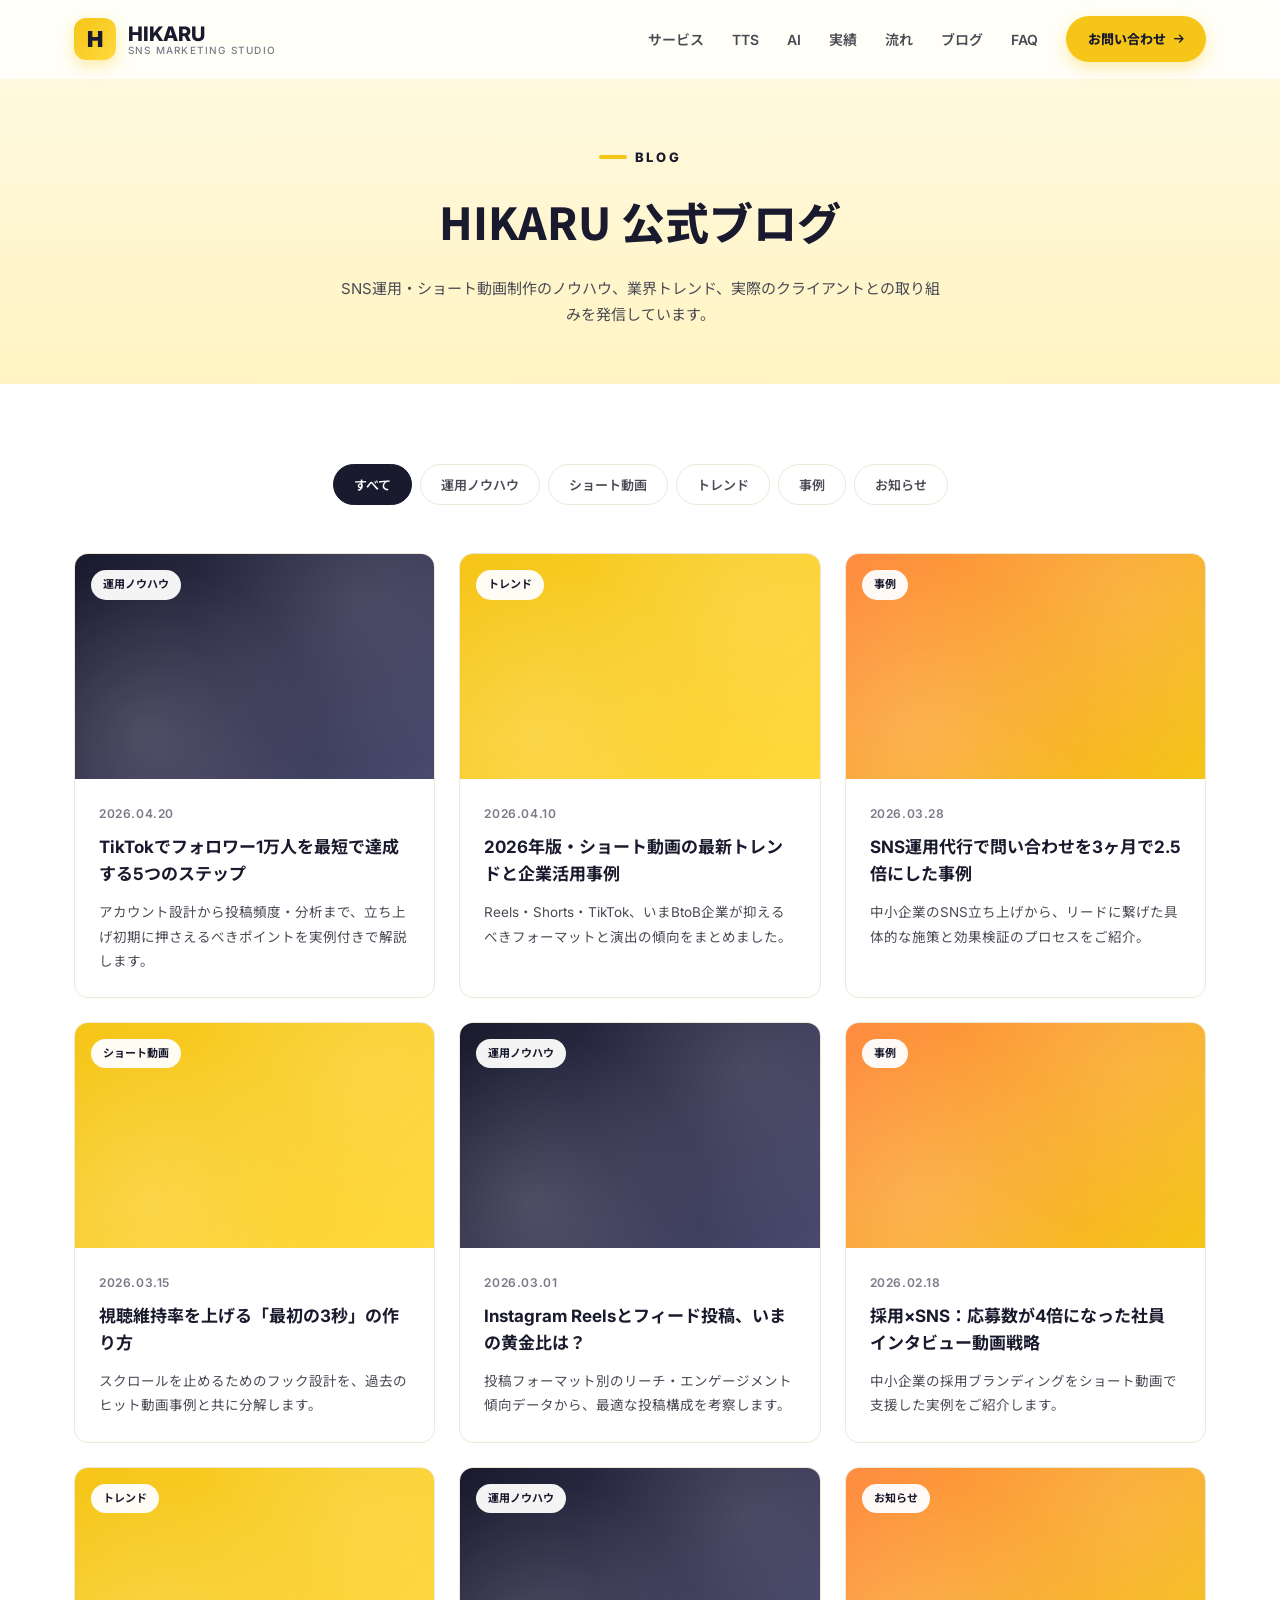
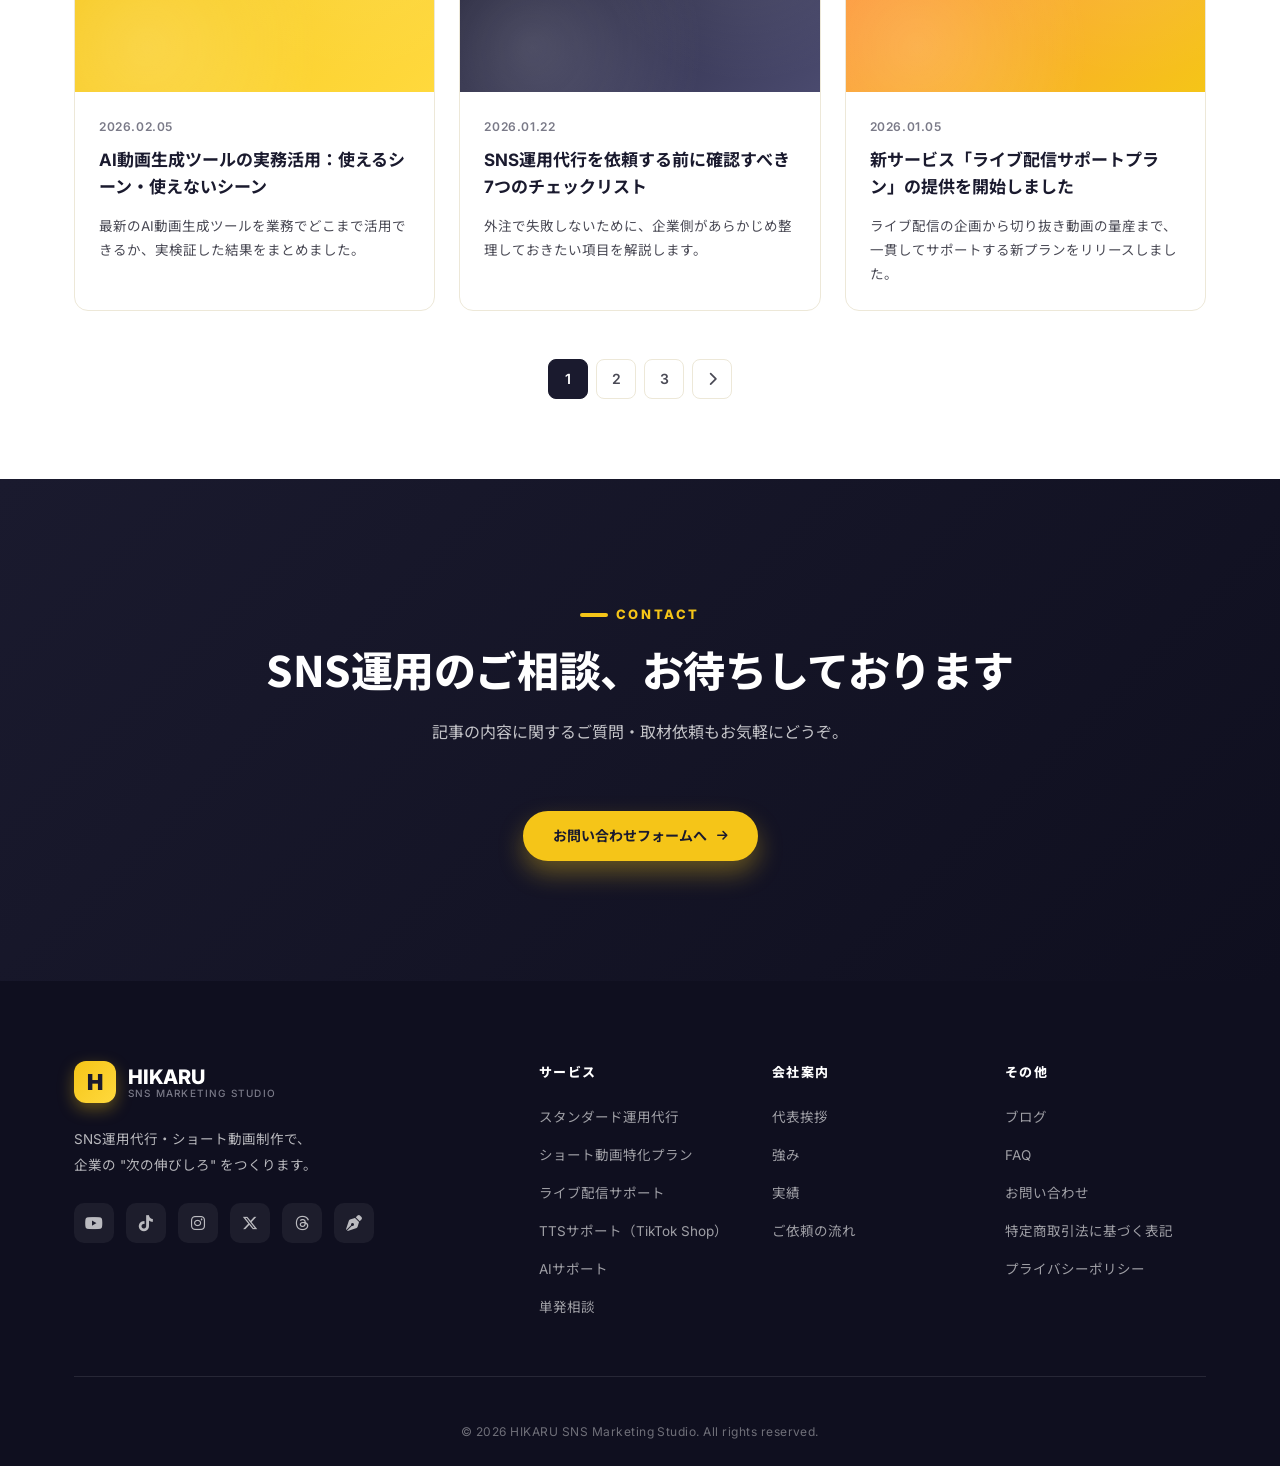
==== blog.html @ bbbddcaf "Initial commit via Netlify [skip ci]" ====
<!DOCTYPE html>
<html lang="ja">
<head>
    <meta charset="UTF-8">
    <meta name="viewport" content="width=device-width, initial-scale=1.0">
    <meta name="description" content="HIKARU公式ブログ｜SNS運用代行・ショート動画制作のノウハウ、業界トレンド、実践事例を発信しています。">
    <title>ブログ｜HIKARU SNS Marketing Studio</title>

    <link rel="preconnect" href="https://fonts.googleapis.com">
    <link rel="preconnect" href="https://fonts.gstatic.com" crossorigin>
    <link href="https://fonts.googleapis.com/css2?family=Noto+Sans+JP:wght@400;500;700;900&family=Inter:wght@400;500;600;700;800&display=swap" rel="stylesheet">
    <link rel="stylesheet" href="https://cdn.jsdelivr.net/npm/@fortawesome/fontawesome-free@6.4.0/css/all.min.css">
    <link rel="stylesheet" href="css/style.css">
</head>
<body>
    <!-- ヘッダー -->
    <header class="site-header" id="siteHeader">
        <div class="header-inner">
            <a href="index.html" class="brand">
                <span class="brand-mark">H</span>
                <span class="brand-text">
                    <span class="brand-name">HIKARU</span>
                    <span class="brand-tag">SNS Marketing Studio</span>
                </span>
            </a>
            <nav class="global-nav" id="globalNav">
                <ul class="nav-list">
                    <li><a href="index.html#service">サービス</a></li>
                    <li><a href="index.html#tts">TTS</a></li>
                    <li><a href="index.html#ai">AI</a></li>
                    <li><a href="index.html#works">実績</a></li>
                    <li><a href="index.html#flow">流れ</a></li>
                    <li><a href="blog.html">ブログ</a></li>
                    <li><a href="index.html#faq">FAQ</a></li>
                </ul>
                <a href="index.html#contact" class="nav-cta">お問い合わせ <i class="fas fa-arrow-right"></i></a>
            </nav>
            <button class="hamburger" id="hamburger" aria-label="メニューを開く">
                <span></span><span></span><span></span>
            </button>
        </div>
    </header>

    <!-- ブログヒーロー -->
    <section class="blog-hero">
        <div class="container">
            <span class="section-eyebrow">BLOG</span>
            <h1>HIKARU 公式ブログ</h1>
            <p>SNS運用・ショート動画制作のノウハウ、業界トレンド、実際のクライアントとの取り組みを発信しています。</p>
        </div>
    </section>

    <!-- 記事一覧 -->
    <section class="blog-list-section">
        <div class="container">

            <div class="blog-cats">
                <button class="cat-btn active">すべて</button>
                <button class="cat-btn">運用ノウハウ</button>
                <button class="cat-btn">ショート動画</button>
                <button class="cat-btn">トレンド</button>
                <button class="cat-btn">事例</button>
                <button class="cat-btn">お知らせ</button>
            </div>

            <div class="blog-list-grid">
                <a href="#" class="blog-card">
                    <div class="blog-thumb thumb-1"><span class="blog-cat">運用ノウハウ</span></div>
                    <div class="blog-body">
                        <p class="blog-date">2026.04.20</p>
                        <h3>TikTokでフォロワー1万人を最短で達成する5つのステップ</h3>
                        <p class="blog-excerpt">アカウント設計から投稿頻度・分析まで、立ち上げ初期に押さえるべきポイントを実例付きで解説します。</p>
                    </div>
                </a>
                <a href="#" class="blog-card">
                    <div class="blog-thumb thumb-2"><span class="blog-cat">トレンド</span></div>
                    <div class="blog-body">
                        <p class="blog-date">2026.04.10</p>
                        <h3>2026年版・ショート動画の最新トレンドと企業活用事例</h3>
                        <p class="blog-excerpt">Reels・Shorts・TikTok、いまBtoB企業が抑えるべきフォーマットと演出の傾向をまとめました。</p>
                    </div>
                </a>
                <a href="#" class="blog-card">
                    <div class="blog-thumb thumb-3"><span class="blog-cat">事例</span></div>
                    <div class="blog-body">
                        <p class="blog-date">2026.03.28</p>
                        <h3>SNS運用代行で問い合わせを3ヶ月で2.5倍にした事例</h3>
                        <p class="blog-excerpt">中小企業のSNS立ち上げから、リードに繋げた具体的な施策と効果検証のプロセスをご紹介。</p>
                    </div>
                </a>
                <a href="#" class="blog-card">
                    <div class="blog-thumb thumb-2"><span class="blog-cat">ショート動画</span></div>
                    <div class="blog-body">
                        <p class="blog-date">2026.03.15</p>
                        <h3>視聴維持率を上げる「最初の3秒」の作り方</h3>
                        <p class="blog-excerpt">スクロールを止めるためのフック設計を、過去のヒット動画事例と共に分解します。</p>
                    </div>
                </a>
                <a href="#" class="blog-card">
                    <div class="blog-thumb thumb-1"><span class="blog-cat">運用ノウハウ</span></div>
                    <div class="blog-body">
                        <p class="blog-date">2026.03.01</p>
                        <h3>Instagram Reelsとフィード投稿、いまの黄金比は？</h3>
                        <p class="blog-excerpt">投稿フォーマット別のリーチ・エンゲージメント傾向データから、最適な投稿構成を考察します。</p>
                    </div>
                </a>
                <a href="#" class="blog-card">
                    <div class="blog-thumb thumb-3"><span class="blog-cat">事例</span></div>
                    <div class="blog-body">
                        <p class="blog-date">2026.02.18</p>
                        <h3>採用×SNS：応募数が4倍になった社員インタビュー動画戦略</h3>
                        <p class="blog-excerpt">中小企業の採用ブランディングをショート動画で支援した実例をご紹介します。</p>
                    </div>
                </a>
                <a href="#" class="blog-card">
                    <div class="blog-thumb thumb-2"><span class="blog-cat">トレンド</span></div>
                    <div class="blog-body">
                        <p class="blog-date">2026.02.05</p>
                        <h3>AI動画生成ツールの実務活用：使えるシーン・使えないシーン</h3>
                        <p class="blog-excerpt">最新のAI動画生成ツールを業務でどこまで活用できるか、実検証した結果をまとめました。</p>
                    </div>
                </a>
                <a href="#" class="blog-card">
                    <div class="blog-thumb thumb-1"><span class="blog-cat">運用ノウハウ</span></div>
                    <div class="blog-body">
                        <p class="blog-date">2026.01.22</p>
                        <h3>SNS運用代行を依頼する前に確認すべき7つのチェックリスト</h3>
                        <p class="blog-excerpt">外注で失敗しないために、企業側があらかじめ整理しておきたい項目を解説します。</p>
                    </div>
                </a>
                <a href="#" class="blog-card">
                    <div class="blog-thumb thumb-3"><span class="blog-cat">お知らせ</span></div>
                    <div class="blog-body">
                        <p class="blog-date">2026.01.05</p>
                        <h3>新サービス「ライブ配信サポートプラン」の提供を開始しました</h3>
                        <p class="blog-excerpt">ライブ配信の企画から切り抜き動画の量産まで、一貫してサポートする新プランをリリースしました。</p>
                    </div>
                </a>
            </div>

            <div class="blog-pagination">
                <a href="#" class="active">1</a>
                <a href="#">2</a>
                <a href="#">3</a>
                <a href="#"><i class="fas fa-chevron-right"></i></a>
            </div>
        </div>
    </section>

    <!-- お問い合わせ CTA -->
    <section class="contact section section-dark">
        <div class="container">
            <div class="section-head">
                <span class="section-eyebrow light">CONTACT</span>
                <h2 class="section-title">SNS運用のご相談、お待ちしております</h2>
                <p class="section-lead" style="color: rgba(255,255,255,.75); margin-top: 16px;">記事の内容に関するご質問・取材依頼もお気軽にどうぞ。</p>
            </div>
            <div style="text-align: center;">
                <a href="index.html#contact" class="btn btn-primary">お問い合わせフォームへ <i class="fas fa-arrow-right"></i></a>
            </div>
        </div>
    </section>

    <!-- フッター -->
    <footer class="site-footer">
        <div class="container">
            <div class="footer-top">
                <div class="footer-brand">
                    <a href="index.html" class="brand">
                        <span class="brand-mark">H</span>
                        <span class="brand-text">
                            <span class="brand-name">HIKARU</span>
                            <span class="brand-tag">SNS Marketing Studio</span>
                        </span>
                    </a>
                    <p class="footer-desc">
                        SNS運用代行・ショート動画制作で、<br>
                        企業の "次の伸びしろ" をつくります。
                    </p>
                    <div class="footer-social">
                        <a href="https://www.youtube.com/channel/UCCx-4dKTfHo39DJO5ck375A" target="_blank" rel="noopener" aria-label="YouTube"><i class="fab fa-youtube"></i></a>
                        <a href="https://www.tiktok.com/@kokoroman0531" target="_blank" rel="noopener" aria-label="TikTok"><i class="fab fa-tiktok"></i></a>
                        <a href="https://www.instagram.com/kokoroman0531/" target="_blank" rel="noopener" aria-label="Instagram"><i class="fab fa-instagram"></i></a>
                        <a href="https://x.com/kokoroman0531" target="_blank" rel="noopener" aria-label="X"><i class="fab fa-x-twitter"></i></a>
                        <a href="https://www.threads.net/@kokoroman0531" target="_blank" rel="noopener" aria-label="Threads"><i class="fab fa-threads"></i></a>
                        <a href="https://note.com/kokoroman0531" target="_blank" rel="noopener" aria-label="note"><i class="fas fa-pen-nib"></i></a>
                    </div>
                </div>
                <div class="footer-cols">
                    <div class="footer-col">
                        <h4>サービス</h4>
                        <ul>
                            <li><a href="index.html#service">スタンダード運用代行</a></li>
                            <li><a href="index.html#service">ショート動画特化プラン</a></li>
                            <li><a href="index.html#service">ライブ配信サポート</a></li>
                            <li><a href="index.html#tts">TTSサポート（TikTok Shop）</a></li>
                            <li><a href="index.html#ai">AIサポート</a></li>
                            <li><a href="index.html#service">単発相談</a></li>
                        </ul>
                    </div>
                    <div class="footer-col">
                        <h4>会社案内</h4>
                        <ul>
                            <li><a href="index.html#about">代表挨拶</a></li>
                            <li><a href="index.html#strength">強み</a></li>
                            <li><a href="index.html#works">実績</a></li>
                            <li><a href="index.html#flow">ご依頼の流れ</a></li>
                        </ul>
                    </div>
                    <div class="footer-col">
                        <h4>その他</h4>
                        <ul>
                            <li><a href="blog.html">ブログ</a></li>
                            <li><a href="index.html#faq">FAQ</a></li>
                            <li><a href="index.html#contact">お問い合わせ</a></li>
                            <li><a href="tokushoho.html">特定商取引法に基づく表記</a></li>
                            <li><a href="privacy.html">プライバシーポリシー</a></li>
                        </ul>
                    </div>
                </div>
            </div>
            <div class="footer-bottom">
                <p>&copy; 2026 HIKARU SNS Marketing Studio. All rights reserved.</p>
            </div>
        </div>
    </footer>

    <button class="to-top" id="toTop" aria-label="ページトップへ"><i class="fas fa-chevron-up"></i></button>
    <script src="js/main.js"></script>
</body>
</html>
---- css/style.css ----
/* ===================================================
   HIKARU - SNS Marketing Studio
   Business Corporate Style
=================================================== */

:root {
    /* メインブランドカラー */
    --c-yellow: #F5C518;          /* メインイエロー */
    --c-yellow-2: #FFD93D;        /* 明るいイエロー */
    --c-yellow-soft: #FFF4C2;     /* ソフトクリーム */
    --c-yellow-bg: #FFFAE6;       /* 背景クリーム */
    --c-yellow-deep: #E0A800;     /* 濃いイエロー（ホバー用）*/

    /* アクセント・コントラスト */
    --c-navy: #1A1A2E;            /* テキスト・ダーク背景 */
    --c-navy-2: #2D2D44;
    --c-navy-deep: #0F0F1F;
    --c-accent: #E63946;          /* コーラルレッド（CTAアクセント）*/
    --c-accent-2: #FF8C61;
    --c-accent-soft: #FFE5E0;

    /* テキスト */
    --c-text: #1A1A1A;
    --c-text-2: #4A4A55;
    --c-text-3: #7A7A88;

    /* 背景・線 */
    --c-line: #EDE8D8;
    --c-bg: #ffffff;
    --c-bg-2: #FFFCF2;
    --c-bg-3: #FFF7DB;

    --shadow-sm: 0 4px 12px rgba(245, 197, 24, 0.10);
    --shadow-md: 0 12px 28px rgba(180, 140, 0, 0.12);
    --shadow-lg: 0 24px 60px rgba(180, 140, 0, 0.18);
    --r-sm: 8px;
    --r-md: 14px;
    --r-lg: 22px;
    --r-pill: 999px;
    --header-h: 78px;
    --maxw: 1180px;
    --ease: cubic-bezier(.4,.2,.2,1);
}

* { box-sizing: border-box; margin: 0; padding: 0; }

html { scroll-behavior: smooth; -webkit-text-size-adjust: 100%; }

body {
    font-family: 'Inter', 'Noto Sans JP', -apple-system, BlinkMacSystemFont, "Helvetica Neue", sans-serif;
    color: var(--c-text);
    background: var(--c-bg);
    line-height: 1.75;
    font-weight: 400;
    -webkit-font-smoothing: antialiased;
    overflow-x: hidden;
}

img { max-width: 100%; height: auto; display: block; }
a { color: inherit; text-decoration: none; }
ul, ol { list-style: none; }
button { background: none; border: 0; cursor: pointer; font-family: inherit; }

.container {
    width: 100%;
    max-width: var(--maxw);
    margin: 0 auto;
    padding: 0 24px;
}

.pc-only { display: inline; }
.sp-only { display: none; }

/* ============= Header ============= */
.site-header {
    position: fixed;
    top: 0; left: 0; right: 0;
    z-index: 100;
    background: rgba(255,255,255,.85);
    backdrop-filter: saturate(180%) blur(14px);
    -webkit-backdrop-filter: saturate(180%) blur(14px);
    border-bottom: 1px solid transparent;
    transition: border-color .3s var(--ease), box-shadow .3s var(--ease), background .3s var(--ease);
}
.site-header.scrolled {
    border-bottom-color: var(--c-line);
    box-shadow: 0 4px 20px rgba(10, 37, 64, .04);
}
.header-inner {
    height: var(--header-h);
    max-width: var(--maxw);
    margin: 0 auto;
    padding: 0 24px;
    display: flex;
    align-items: center;
    justify-content: space-between;
    gap: 24px;
}
.brand { display: inline-flex; align-items: center; gap: 12px; }
.brand-mark {
    width: 42px; height: 42px;
    border-radius: 12px;
    background: linear-gradient(135deg, var(--c-yellow) 0%, var(--c-yellow-2) 100%);
    color: var(--c-navy);
    display: grid; place-items: center;
    font-family: 'Inter', sans-serif;
    font-weight: 900;
    font-size: 22px;
    letter-spacing: -.02em;
    box-shadow: 0 6px 16px rgba(245, 197, 24, .35);
}
.brand-text { display: flex; flex-direction: column; line-height: 1.1; }
.brand-name {
    font-family: 'Inter', sans-serif;
    font-weight: 800;
    font-size: 20px;
    color: var(--c-navy);
    letter-spacing: -.01em;
}
.brand-tag {
    font-size: 10px;
    color: var(--c-text-3);
    font-weight: 500;
    letter-spacing: .12em;
    text-transform: uppercase;
}

.global-nav { display: flex; align-items: center; gap: 28px; }
.nav-list { display: flex; align-items: center; gap: 28px; }
.nav-list a {
    font-size: 14px;
    font-weight: 600;
    color: var(--c-text-2);
    transition: color .2s var(--ease);
    position: relative;
}
.nav-list a::after {
    content: '';
    position: absolute;
    left: 50%; bottom: -6px;
    width: 0; height: 3px;
    background: var(--c-yellow);
    transition: width .3s var(--ease), left .3s var(--ease);
}
.nav-list a:hover { color: var(--c-navy); }
.nav-list a:hover::after { width: 100%; left: 0; }

.nav-cta {
    display: inline-flex;
    align-items: center;
    gap: 8px;
    background: var(--c-yellow);
    color: var(--c-navy) !important;
    padding: 12px 22px;
    border-radius: var(--r-pill);
    font-size: 13px;
    font-weight: 800;
    transition: transform .25s var(--ease), background .25s var(--ease), box-shadow .25s var(--ease);
    box-shadow: 0 6px 16px rgba(245, 197, 24, .35);
}
.nav-cta:hover {
    background: var(--c-navy);
    color: #fff !important;
    transform: translateY(-2px);
    box-shadow: 0 10px 24px rgba(26, 26, 46, .25);
}
.nav-cta i { font-size: 11px; transition: transform .25s var(--ease); }
.nav-cta:hover i { transform: translateX(3px); }

.hamburger {
    display: none;
    width: 40px; height: 40px;
    flex-direction: column;
    justify-content: center;
    align-items: center;
    gap: 5px;
}
.hamburger span {
    width: 22px; height: 2px;
    background: var(--c-navy);
    border-radius: 2px;
    transition: transform .3s var(--ease), opacity .3s var(--ease);
}
.hamburger.active span:nth-child(1) { transform: translateY(7px) rotate(45deg); }
.hamburger.active span:nth-child(2) { opacity: 0; }
.hamburger.active span:nth-child(3) { transform: translateY(-7px) rotate(-45deg); }

/* ============= Hero ============= */
.hero {
    position: relative;
    padding: calc(var(--header-h) + 64px) 0 96px;
    background: linear-gradient(180deg, #FFFAE6 0%, #FFF4C2 100%);
    overflow: hidden;
}
.hero-bg { position: absolute; inset: 0; pointer-events: none; }
.grid-overlay {
    position: absolute; inset: 0;
    background-image:
        linear-gradient(rgba(180,140,0,.08) 1px, transparent 1px),
        linear-gradient(90deg, rgba(180,140,0,.08) 1px, transparent 1px);
    background-size: 56px 56px;
    mask-image: radial-gradient(ellipse at 50% 30%, #000 30%, transparent 75%);
}
.hero-blob {
    position: absolute; border-radius: 50%; filter: blur(80px); opacity: .55;
}
.hero-blob-1 {
    width: 380px; height: 380px;
    background: radial-gradient(circle, #FFD93D, transparent 70%);
    top: -80px; right: -80px;
}
.hero-blob-2 {
    width: 460px; height: 460px;
    background: radial-gradient(circle, #FFAA00, transparent 70%);
    bottom: -120px; left: -120px;
    opacity: .4;
}

.hero-inner {
    position: relative;
    max-width: var(--maxw);
    margin: 0 auto;
    padding: 0 24px;
    display: grid;
    grid-template-columns: 1.1fr .9fr;
    gap: 48px;
    align-items: center;
}
.hero-eyebrow {
    display: inline-flex;
    align-items: center;
    gap: 10px;
    font-size: 12px;
    font-weight: 800;
    color: var(--c-navy);
    background: var(--c-yellow);
    padding: 6px 14px;
    border-radius: var(--r-pill);
    letter-spacing: .15em;
    margin-bottom: 24px;
}
.hero-eyebrow .dot {
    width: 8px; height: 8px;
    border-radius: 50%;
    background: var(--c-navy);
    animation: pulse 1.6s infinite;
}
@keyframes pulse {
    0%, 100% { box-shadow: 0 0 0 0 rgba(26, 26, 46, .35); }
    50% { box-shadow: 0 0 0 8px rgba(26, 26, 46, 0); }
}
.hero-title {
    font-family: 'Noto Sans JP', sans-serif;
    font-weight: 900;
    font-size: clamp(32px, 4.5vw, 56px);
    line-height: 1.3;
    letter-spacing: -.01em;
    color: var(--c-navy);
    margin-bottom: 24px;
}
.hero-title .hl {
    color: var(--c-navy);
    position: relative;
    display: inline-block;
    z-index: 1;
}
.hero-title .hl::before {
    content: '';
    position: absolute;
    left: -4px; right: -4px;
    bottom: 4px;
    height: 38%;
    background: var(--c-yellow);
    z-index: -1;
    border-radius: 4px;
}
.hero-lead {
    font-size: 16px;
    color: var(--c-text-2);
    margin-bottom: 36px;
    line-height: 1.9;
}

.hero-actions { display: flex; gap: 14px; flex-wrap: wrap; margin-bottom: 56px; }

.btn {
    display: inline-flex;
    align-items: center;
    justify-content: center;
    gap: 10px;
    padding: 16px 28px;
    border-radius: var(--r-pill);
    font-size: 14px;
    font-weight: 700;
    line-height: 1;
    transition: transform .25s var(--ease), background .25s var(--ease), box-shadow .25s var(--ease), color .25s var(--ease), border-color .25s var(--ease);
    cursor: pointer;
    border: 2px solid transparent;
}
.btn i { font-size: 12px; transition: transform .25s var(--ease); }
.btn-primary {
    background: var(--c-yellow);
    color: var(--c-navy);
    box-shadow: 0 12px 24px rgba(245, 197, 24, .35);
    border-color: var(--c-yellow);
}
.btn-primary:hover {
    background: var(--c-yellow-deep);
    border-color: var(--c-yellow-deep);
    transform: translateY(-3px);
    box-shadow: 0 16px 32px rgba(245, 197, 24, .45);
}
.btn-primary:hover i { transform: translateX(4px); }
.btn-ghost {
    background: rgba(245, 197, 24, .15);
    color: var(--c-navy);
    border-color: rgba(245, 197, 24, .3);
}
.btn-ghost:hover {
    background: var(--c-navy);
    color: #fff;
    border-color: var(--c-navy);
    transform: translateY(-3px);
}
.btn-block { width: 100%; }
.btn-sm { padding: 12px 20px; font-size: 13px; }

.section-dark .btn-ghost {
    background: rgba(255,255,255,.1);
    color: #fff;
    border-color: rgba(255,255,255,.18);
}
.section-dark .btn-ghost:hover {
    background: #fff;
    color: var(--c-navy);
}

.hero-trust {
    display: grid;
    grid-template-columns: repeat(4, 1fr);
    gap: 12px 24px;
    padding-top: 32px;
    border-top: 1px solid var(--c-line);
}
.trust-item { display: flex; flex-direction: column; gap: 4px; }
.trust-num {
    font-family: 'Inter', sans-serif;
    font-weight: 800;
    font-size: 28px;
    color: var(--c-navy);
    letter-spacing: -.02em;
    line-height: 1;
    display: flex;
    align-items: baseline;
    gap: 4px;
}
.trust-num .unit { font-size: 13px; font-weight: 600; color: var(--c-text-2); }
.trust-label { font-size: 11px; color: var(--c-text-3); font-weight: 600; }

/* Hero visual cards */
.hero-visual {
    position: relative;
    height: 460px;
}
.hero-card {
    position: absolute;
    background: #fff;
    border-radius: var(--r-md);
    box-shadow: var(--shadow-lg);
    border: 1px solid rgba(255,255,255,.7);
}
.hero-card-main {
    width: 100%;
    top: 30px;
    right: 0;
    padding: 0;
    overflow: hidden;
    animation: float 6s ease-in-out infinite;
}
.card-head {
    background: var(--c-navy);
    padding: 14px 18px;
    display: flex;
    align-items: center;
    gap: 8px;
}
.card-dot { width: 10px; height: 10px; border-radius: 50%; }
.card-dot.red { background: #ff5f57; }
.card-dot.yellow { background: #febc2e; }
.card-dot.green { background: #28c840; }
.card-title {
    margin-left: auto;
    font-size: 12px;
    font-weight: 600;
    color: rgba(255,255,255,.7);
    letter-spacing: .04em;
}
.card-body { padding: 24px 22px; }
.metric-row {
    display: flex;
    justify-content: space-between;
    align-items: center;
    font-size: 13px;
    margin-bottom: 8px;
}
.metric-label { color: var(--c-text-2); font-weight: 600; }
.metric-value { font-family: 'Inter', sans-serif; font-weight: 800; font-size: 16px; }
.metric-value.up { color: var(--c-yellow-deep); }
.metric-bar {
    height: 8px;
    background: var(--c-yellow-soft);
    border-radius: var(--r-pill);
    margin-bottom: 22px;
    overflow: hidden;
}
.metric-bar span {
    display: block;
    height: 100%;
    background: linear-gradient(90deg, var(--c-yellow), var(--c-yellow-deep));
    border-radius: var(--r-pill);
    animation: barFill 1.6s var(--ease) both;
}
.metric-bar:nth-of-type(2) span { animation-delay: .15s; }
.metric-bar:nth-of-type(3) span { animation-delay: .3s; }
@keyframes barFill { from { transform: translateX(-100%); } to { transform: translateX(0); } }

.hero-card-mini {
    padding: 14px 18px;
    display: flex;
    align-items: center;
    gap: 12px;
    animation: float 5s ease-in-out infinite;
}
.hero-card-mini i {
    font-size: 24px;
    width: 44px; height: 44px;
    border-radius: 12px;
    display: grid; place-items: center;
}
.hero-card-mini-1 {
    bottom: 60px; left: -20px;
    animation-delay: -2s;
}
.hero-card-mini-1 i { background: #000; color: #fff; }
.hero-card-mini-2 {
    top: -10px; left: 30px;
    animation-delay: -1s;
}
.hero-card-mini-2 i {
    background: linear-gradient(135deg, #f58529, #dd2a7b 50%, #515bd4);
    color: #fff;
}
.mini-label { font-size: 11px; color: var(--c-text-3); font-weight: 600; }
.mini-value { font-family: 'Inter', sans-serif; font-weight: 800; font-size: 18px; color: var(--c-navy); }

@keyframes float {
    0%, 100% { transform: translateY(0); }
    50% { transform: translateY(-12px); }
}

/* ============= Logo Strip ============= */
.logo-strip {
    border-top: 1px solid var(--c-line);
    border-bottom: 1px solid var(--c-line);
    padding: 28px 0;
    background: #fff;
}
.logo-strip .container {
    display: flex;
    align-items: center;
    gap: 32px;
    justify-content: space-between;
    flex-wrap: wrap;
}
.logo-strip-label {
    font-size: 12px;
    color: var(--c-text-3);
    font-weight: 700;
    letter-spacing: .12em;
    text-transform: uppercase;
}
.logo-strip-list {
    display: flex;
    flex-wrap: wrap;
    gap: 24px 36px;
}
.logo-strip-list span {
    display: inline-flex;
    align-items: center;
    gap: 10px;
    font-size: 15px;
    font-weight: 700;
    color: var(--c-text-2);
    transition: color .2s var(--ease);
}
.logo-strip-list span i { font-size: 20px; color: var(--c-navy); }
.logo-strip-list span:hover { color: var(--c-navy); }

/* ============= Section Common ============= */
.section { padding: 120px 0; position: relative; }
.section-light { background: var(--c-bg-2); }
.section-dark {
    background: linear-gradient(135deg, var(--c-navy) 0%, var(--c-navy-deep) 100%);
    color: #fff;
}
.section-dark .section-title { color: #fff; }
.section-dark .section-lead { color: rgba(255,255,255,.7); }

.section-head { text-align: center; margin-bottom: 64px; }
.section-head-row {
    display: flex;
    justify-content: space-between;
    align-items: flex-end;
    text-align: left;
    flex-wrap: wrap;
    gap: 24px;
}
.section-head-row .section-eyebrow,
.section-head-row .section-title,
.section-head-row .section-lead { text-align: left; }

.section-eyebrow {
    display: inline-block;
    font-family: 'Inter', sans-serif;
    font-size: 13px;
    font-weight: 800;
    letter-spacing: .2em;
    color: var(--c-navy);
    margin-bottom: 14px;
    position: relative;
    padding-left: 36px;
}
.section-eyebrow::before {
    content: '';
    position: absolute;
    left: 0; top: 50%;
    transform: translateY(-50%);
    width: 28px; height: 4px;
    background: var(--c-yellow);
    border-radius: 2px;
}
.section-eyebrow.light { color: var(--c-yellow); }
.section-eyebrow.light::before { background: var(--c-yellow); }

.section-title {
    font-family: 'Noto Sans JP', sans-serif;
    font-weight: 800;
    font-size: clamp(26px, 3.4vw, 42px);
    line-height: 1.4;
    letter-spacing: -.01em;
    color: var(--c-navy);
    margin-bottom: 18px;
}
.section-lead {
    font-size: 16px;
    color: var(--c-text-2);
    line-height: 1.9;
    max-width: 720px;
    margin: 0 auto;
}

/* ============= Issues ============= */
.issues-grid {
    display: grid;
    grid-template-columns: repeat(3, 1fr);
    gap: 20px;
    margin-bottom: 48px;
}
.issue-card {
    background: #fff;
    border: 1px solid var(--c-line);
    border-radius: var(--r-md);
    padding: 28px 24px;
    display: flex;
    align-items: flex-start;
    gap: 16px;
    transition: transform .3s var(--ease), border-color .3s var(--ease), box-shadow .3s var(--ease);
}
.issue-card:hover {
    transform: translateY(-4px);
    border-color: var(--c-yellow);
    box-shadow: var(--shadow-md);
}
.issue-card i {
    flex-shrink: 0;
    width: 44px; height: 44px;
    border-radius: 12px;
    background: var(--c-yellow-soft);
    color: var(--c-yellow-deep);
    display: grid; place-items: center;
    font-size: 18px;
}
.issue-card p { font-size: 15px; color: var(--c-text); font-weight: 500; line-height: 1.7; }

.issues-arrow { text-align: center; font-size: 28px; color: var(--c-yellow); margin-bottom: 20px; }
.issues-cta {
    text-align: center;
    font-size: 22px;
    font-weight: 700;
    color: var(--c-navy);
}
.issues-cta strong {
    color: var(--c-navy);
    background: var(--c-yellow);
    padding: 4px 12px;
    border-radius: 6px;
}

/* ============= Service ============= */
.service-grid {
    display: grid;
    grid-template-columns: repeat(3, 1fr);
    gap: 24px;
    margin-bottom: 64px;
}
.service-card {
    background: #fff;
    border: 1px solid var(--c-line);
    border-radius: var(--r-lg);
    padding: 40px 32px 36px;
    position: relative;
    transition: transform .3s var(--ease), box-shadow .3s var(--ease), border-color .3s var(--ease);
}
.service-card:hover {
    transform: translateY(-6px);
    box-shadow: var(--shadow-lg);
    border-color: transparent;
}
.service-featured {
    background: linear-gradient(180deg, var(--c-yellow-bg) 0%, var(--c-yellow-soft) 100%);
    border-color: var(--c-yellow);
    box-shadow: 0 16px 36px rgba(245, 197, 24, .25);
}
.service-badge {
    position: absolute;
    top: -14px; right: 24px;
    background: var(--c-navy);
    color: var(--c-yellow);
    padding: 6px 16px;
    border-radius: var(--r-pill);
    font-size: 12px;
    font-weight: 800;
    box-shadow: 0 8px 16px rgba(26, 26, 46, .25);
}
.service-num {
    font-family: 'Inter', sans-serif;
    font-weight: 800;
    font-size: 56px;
    color: var(--c-yellow-soft);
    line-height: 1;
    letter-spacing: -.04em;
    margin-bottom: 8px;
}
.service-featured .service-num { color: rgba(245, 197, 24, .35); }
.service-icon {
    width: 56px; height: 56px;
    border-radius: 14px;
    background: var(--c-yellow);
    color: var(--c-navy);
    display: grid; place-items: center;
    font-size: 22px;
    margin-bottom: 22px;
}
.service-featured .service-icon { background: var(--c-navy); color: var(--c-yellow); }
.service-name {
    font-family: 'Noto Sans JP', sans-serif;
    font-size: 20px;
    font-weight: 700;
    color: var(--c-navy);
    margin-bottom: 12px;
}
.service-price {
    font-family: 'Inter', sans-serif;
    font-size: 28px;
    font-weight: 800;
    color: var(--c-navy);
    margin-bottom: 16px;
    letter-spacing: -.02em;
}
.service-price span { font-size: 14px; color: var(--c-text-2); font-weight: 600; margin-left: 4px; }
.service-desc {
    font-size: 14px;
    color: var(--c-text-2);
    line-height: 1.8;
    margin-bottom: 20px;
    padding-bottom: 20px;
    border-bottom: 1px solid var(--c-line);
}
.service-list { display: flex; flex-direction: column; gap: 10px; }
.service-list li {
    display: flex;
    align-items: flex-start;
    gap: 10px;
    font-size: 14px;
    color: var(--c-text);
    font-weight: 500;
}
.service-list li i { color: var(--c-yellow-deep); margin-top: 5px; font-size: 11px; }

.service-extra {
    display: grid;
    grid-template-columns: repeat(2, 1fr);
    gap: 20px;
}
.extra-card {
    background: #fff;
    border: 1px solid var(--c-line);
    border-radius: var(--r-md);
    padding: 24px;
    display: flex;
    align-items: center;
    gap: 20px;
    transition: border-color .3s var(--ease), transform .3s var(--ease);
}
.extra-card:hover { border-color: var(--c-yellow); transform: translateY(-3px); }
.extra-icon {
    flex-shrink: 0;
    width: 56px; height: 56px;
    border-radius: 14px;
    background: var(--c-yellow-soft);
    color: var(--c-yellow-deep);
    display: grid; place-items: center;
    font-size: 22px;
}
.extra-body h4 {
    font-size: 16px;
    font-weight: 700;
    color: var(--c-navy);
    margin-bottom: 6px;
}
.extra-body p { font-size: 13px; color: var(--c-text-2); line-height: 1.7; }

/* ============= Strength ============= */
.strength-grid {
    display: grid;
    grid-template-columns: repeat(2, 1fr);
    gap: 24px;
}
.strength-card {
    background: rgba(255,255,255,.04);
    border: 1px solid rgba(255,255,255,.12);
    border-radius: var(--r-lg);
    padding: 36px 32px;
    transition: transform .3s var(--ease), background .3s var(--ease), border-color .3s var(--ease);
    position: relative;
    overflow: hidden;
}
.strength-card::before {
    content: '';
    position: absolute;
    top: 0; left: 0; right: 0;
    height: 4px;
    background: linear-gradient(90deg, var(--c-yellow), var(--c-yellow-2));
    transform: scaleX(0);
    transform-origin: left;
    transition: transform .4s var(--ease);
}
.strength-card:hover {
    transform: translateY(-6px);
    background: rgba(255,255,255,.07);
    border-color: rgba(255,255,255,.2);
}
.strength-card:hover::before { transform: scaleX(1); }
.strength-num {
    font-family: 'Inter', sans-serif;
    font-weight: 800;
    font-size: 14px;
    color: var(--c-yellow);
    letter-spacing: .12em;
    margin-bottom: 14px;
    display: inline-block;
}
.strength-card h3 {
    font-family: 'Noto Sans JP', sans-serif;
    font-size: 22px;
    font-weight: 700;
    color: #fff;
    margin-bottom: 14px;
}
.strength-card p { font-size: 14.5px; color: rgba(255,255,255,.75); line-height: 1.9; }

/* ============= Works ============= */
.works-stats {
    display: grid;
    grid-template-columns: repeat(4, 1fr);
    gap: 1px;
    background: var(--c-line);
    border: 1px solid var(--c-line);
    border-radius: var(--r-md);
    overflow: hidden;
    margin-bottom: 64px;
}
.ws-item { background: #fff; padding: 36px 24px; text-align: center; }
.ws-num {
    font-family: 'Inter', sans-serif;
    font-weight: 800;
    font-size: 40px;
    color: var(--c-navy);
    letter-spacing: -.02em;
    line-height: 1;
    margin-bottom: 10px;
}
.ws-num span { color: var(--c-yellow-deep); margin-left: 2px; }
.ws-label { font-size: 13px; color: var(--c-text-2); font-weight: 600; }

.works-grid {
    display: grid;
    grid-template-columns: repeat(3, 1fr);
    gap: 24px;
    margin-bottom: 48px;
}
.work-item {
    background: #fff;
    border-radius: var(--r-md);
    overflow: hidden;
    border: 1px solid var(--c-line);
    transition: transform .3s var(--ease), box-shadow .3s var(--ease);
}
.work-item:hover {
    transform: translateY(-6px);
    box-shadow: var(--shadow-md);
}
.video-frame {
    position: relative;
    width: 100%;
    aspect-ratio: 9 / 16;
    background: #000;
    overflow: hidden;
}
.video-frame iframe,
.video-frame .instagram-media {
    position: absolute !important;
    inset: 0;
    width: 100% !important;
    height: 100% !important;
    border: 0;
    min-width: 0 !important;
    margin: 0 !important;
}
.work-meta { padding: 20px; }
.work-tag {
    display: inline-flex;
    align-items: center;
    gap: 6px;
    background: var(--c-bg-3);
    color: var(--c-text-2);
    padding: 5px 12px;
    border-radius: var(--r-pill);
    font-size: 11px;
    font-weight: 700;
    margin-bottom: 10px;
}
.work-meta h4 {
    font-size: 15px;
    font-weight: 700;
    color: var(--c-navy);
}
.works-foot { text-align: center; }
.works-foot p { color: var(--c-text-2); margin-bottom: 18px; font-size: 14px; }
.works-links { display: flex; justify-content: center; flex-wrap: wrap; gap: 10px; }

/* ============= Flow ============= */
.flow-list {
    display: grid;
    grid-template-columns: repeat(4, 1fr);
    gap: 20px;
    position: relative;
}
.flow-list::before {
    content: '';
    position: absolute;
    top: 78px;
    left: 12.5%;
    right: 12.5%;
    height: 2px;
    background: repeating-linear-gradient(90deg, var(--c-line) 0 6px, transparent 6px 12px);
    z-index: 0;
}
.flow-step {
    background: #fff;
    border: 1px solid var(--c-line);
    border-radius: var(--r-md);
    padding: 32px 24px;
    text-align: center;
    position: relative;
    z-index: 1;
    transition: transform .3s var(--ease), border-color .3s var(--ease);
}
.flow-step:hover { transform: translateY(-4px); border-color: var(--c-yellow); }
.flow-num {
    display: inline-block;
    font-family: 'Inter', sans-serif;
    font-weight: 800;
    font-size: 12px;
    letter-spacing: .15em;
    color: var(--c-navy);
    background: var(--c-yellow);
    padding: 8px 14px;
    border-radius: var(--r-pill);
    margin-bottom: 18px;
}
.flow-step h3 {
    font-family: 'Noto Sans JP', sans-serif;
    font-size: 18px;
    font-weight: 700;
    color: var(--c-navy);
    margin-bottom: 12px;
}
.flow-step p { font-size: 13.5px; color: var(--c-text-2); line-height: 1.8; }

/* ============= About ============= */
.about-grid {
    display: grid;
    grid-template-columns: .85fr 1fr;
    gap: 64px;
    align-items: center;
}
.about-image {
    position: relative;
    padding: 16px;
}
.about-image img {
    width: 100%;
    border-radius: var(--r-lg);
    box-shadow: var(--shadow-lg);
    position: relative;
    z-index: 1;
}
.about-image-deco {
    position: absolute;
    inset: 0;
    background: linear-gradient(135deg, var(--c-yellow) 0%, var(--c-yellow-deep) 100%);
    border-radius: var(--r-lg);
    transform: rotate(-3deg);
    opacity: .35;
}
.about-body .section-eyebrow { margin-top: 0; }
.about-name {
    font-size: 14px;
    color: var(--c-text-3);
    margin-bottom: 18px;
    font-weight: 600;
}
.about-name strong { color: var(--c-navy); font-size: 18px; margin-left: 4px; }
.about-text { font-size: 15px; color: var(--c-text-2); margin-bottom: 16px; line-height: 2; }
.about-text strong { color: var(--c-navy); font-weight: 700; }
.about-meta {
    margin-top: 28px;
    background: var(--c-bg-2);
    border-radius: var(--r-md);
    padding: 24px;
    display: flex;
    flex-direction: column;
    gap: 12px;
}
.about-meta li {
    display: flex;
    align-items: baseline;
    gap: 16px;
    font-size: 14px;
    color: var(--c-text);
    padding-bottom: 12px;
    border-bottom: 1px solid var(--c-line);
}
.about-meta li:last-child { border-bottom: 0; padding-bottom: 0; }
.about-meta li span {
    flex-shrink: 0;
    width: 90px;
    font-size: 12px;
    color: var(--c-text-3);
    font-weight: 700;
    letter-spacing: .05em;
}

/* ============= Blog ============= */
.blog-grid {
    display: grid;
    grid-template-columns: repeat(3, 1fr);
    gap: 24px;
}
.blog-card {
    background: #fff;
    border: 1px solid var(--c-line);
    border-radius: var(--r-md);
    overflow: hidden;
    transition: transform .3s var(--ease), box-shadow .3s var(--ease);
    display: block;
}
.blog-card:hover {
    transform: translateY(-6px);
    box-shadow: var(--shadow-md);
}
.blog-thumb {
    aspect-ratio: 16 / 10;
    position: relative;
    overflow: hidden;
}
.thumb-1 { background: linear-gradient(135deg, #1A1A2E, #4A4A6E); }
.thumb-2 { background: linear-gradient(135deg, #F5C518, #FFD93D); }
.thumb-3 { background: linear-gradient(135deg, #FF8C42, #F5C518); }
.blog-thumb::after {
    content: '';
    position: absolute;
    inset: 0;
    background-image:
        radial-gradient(circle at 20% 80%, rgba(255,255,255,.15) 0, transparent 50%),
        radial-gradient(circle at 80% 20%, rgba(255,255,255,.1) 0, transparent 50%);
}
.blog-cat {
    position: absolute;
    top: 16px; left: 16px;
    background: rgba(255,255,255,.95);
    color: var(--c-navy);
    padding: 5px 12px;
    border-radius: var(--r-pill);
    font-size: 11px;
    font-weight: 700;
    z-index: 1;
}
.blog-body { padding: 24px; }
.blog-date {
    font-family: 'Inter', sans-serif;
    font-size: 12px;
    color: var(--c-text-3);
    font-weight: 600;
    margin-bottom: 10px;
    letter-spacing: .05em;
}
.blog-card h3 {
    font-size: 17px;
    font-weight: 700;
    color: var(--c-navy);
    line-height: 1.6;
    margin-bottom: 12px;
    transition: color .25s var(--ease);
}
.blog-card:hover h3 { color: var(--c-yellow-deep); }
.blog-excerpt {
    font-size: 13.5px;
    color: var(--c-text-2);
    line-height: 1.8;
}

/* ============= FAQ ============= */
.faq-list {
    max-width: 860px;
    margin: 0 auto;
    display: flex;
    flex-direction: column;
    gap: 12px;
}
.faq-item {
    background: #fff;
    border: 1px solid var(--c-line);
    border-radius: var(--r-md);
    overflow: hidden;
    transition: border-color .3s var(--ease);
}
.faq-item[open] { border-color: var(--c-yellow); }
.faq-item summary {
    padding: 22px 28px;
    font-size: 16px;
    font-weight: 600;
    color: var(--c-navy);
    cursor: pointer;
    display: flex;
    align-items: center;
    gap: 16px;
    list-style: none;
    position: relative;
    transition: background .25s var(--ease);
}
.faq-item summary::-webkit-details-marker { display: none; }
.faq-item summary::after {
    content: '+';
    margin-left: auto;
    font-family: 'Inter', sans-serif;
    font-size: 28px;
    font-weight: 300;
    color: var(--c-yellow-deep);
    line-height: 1;
    transition: transform .3s var(--ease);
}
.faq-item[open] summary::after { content: '−'; }
.faq-item summary:hover { background: var(--c-bg-2); }
.q, .a {
    flex-shrink: 0;
    width: 32px; height: 32px;
    border-radius: 8px;
    display: grid; place-items: center;
    font-family: 'Inter', sans-serif;
    font-size: 13px;
    font-weight: 800;
}
.q { background: var(--c-navy); color: var(--c-yellow); }
.a { background: var(--c-yellow); color: var(--c-navy); }
.a-wrap {
    padding: 0 28px 24px;
    display: flex;
    align-items: flex-start;
    gap: 16px;
}
.a-wrap p { font-size: 14.5px; color: var(--c-text-2); line-height: 1.9; }

/* ============= Contact ============= */
.contact-wrap {
    display: grid;
    grid-template-columns: .85fr 1fr;
    gap: 64px;
}
.contact-text .section-title { font-size: clamp(24px, 3vw, 36px); }
.contact-lead { color: rgba(255,255,255,.75); font-size: 15px; line-height: 1.9; margin-bottom: 32px; }
.contact-info-list { display: flex; flex-direction: column; gap: 16px; }
.contact-info-list li {
    display: flex;
    align-items: center;
    gap: 14px;
    font-size: 14.5px;
    color: rgba(255,255,255,.85);
}
.contact-info-list li i {
    width: 40px; height: 40px;
    background: rgba(245,197,24,.15);
    border-radius: 10px;
    display: grid; place-items: center;
    font-size: 16px;
    color: var(--c-yellow);
}
.contact-info-list a { color: rgba(255,255,255,.95); transition: color .2s var(--ease); }
.contact-info-list a:hover { color: var(--c-yellow); }

.contact-form {
    background: #fff;
    border-radius: var(--r-lg);
    padding: 40px 36px;
    color: var(--c-text);
    box-shadow: var(--shadow-lg);
}
.form-row { margin-bottom: 18px; }
.form-row-2 { display: grid; grid-template-columns: 1fr 1fr; gap: 14px; }
.contact-form label {
    display: block;
    font-size: 13px;
    font-weight: 700;
    color: var(--c-navy);
    margin-bottom: 6px;
}
.req {
    display: inline-block;
    background: var(--c-navy);
    color: var(--c-yellow);
    font-size: 10px;
    padding: 2px 8px;
    border-radius: 4px;
    margin-left: 6px;
    font-weight: 700;
    letter-spacing: .05em;
    vertical-align: middle;
}
.contact-form input,
.contact-form select,
.contact-form textarea {
    width: 100%;
    margin-top: 6px;
    padding: 13px 16px;
    border: 1.5px solid var(--c-line);
    border-radius: var(--r-sm);
    font-size: 14px;
    font-family: inherit;
    color: var(--c-text);
    background: #fff;
    transition: border-color .25s var(--ease), box-shadow .25s var(--ease);
}
.contact-form input:focus,
.contact-form select:focus,
.contact-form textarea:focus {
    outline: 0;
    border-color: var(--c-yellow);
    box-shadow: 0 0 0 4px rgba(245, 197, 24, .25);
}
.contact-form textarea { resize: vertical; }
.form-check {
    display: flex !important;
    align-items: center;
    gap: 8px;
    font-size: 13px !important;
    color: var(--c-text-2) !important;
    font-weight: 500 !important;
    margin: 18px 0 22px;
}
.form-check a { color: var(--c-yellow-deep); text-decoration: underline; }
.form-message {
    margin-top: 16px;
    text-align: center;
    font-size: 14px;
    font-weight: 600;
}
.form-message.success { color: #2ea64e; }
.form-message.error { color: #e63946; }

/* ============= Footer ============= */
.site-footer {
    background: var(--c-navy-deep);
    color: rgba(255,255,255,.7);
    padding: 80px 0 24px;
}
.site-footer .brand-name { color: #fff; }
.site-footer .brand-mark { background: linear-gradient(135deg, var(--c-yellow), var(--c-yellow-2)); color: var(--c-navy); }
.footer-top {
    display: grid;
    grid-template-columns: 1.2fr 2fr;
    gap: 64px;
    padding-bottom: 56px;
    border-bottom: 1px solid rgba(255,255,255,.1);
    margin-bottom: 24px;
}
.footer-desc { font-size: 13.5px; line-height: 1.9; margin: 24px 0 24px; }
.footer-social { display: flex; gap: 12px; }
.footer-social a {
    width: 40px; height: 40px;
    background: rgba(255,255,255,.06);
    border-radius: 10px;
    display: grid; place-items: center;
    color: rgba(255,255,255,.7);
    font-size: 16px;
    transition: background .25s var(--ease), color .25s var(--ease), transform .25s var(--ease);
}
.footer-social a:hover {
    background: var(--c-yellow);
    color: var(--c-navy);
    transform: translateY(-3px);
}
.footer-cols {
    display: grid;
    grid-template-columns: repeat(3, 1fr);
    gap: 32px;
}
.footer-col h4 {
    font-size: 13px;
    font-weight: 800;
    color: #fff;
    letter-spacing: .12em;
    text-transform: uppercase;
    margin-bottom: 18px;
}
.footer-col ul { display: flex; flex-direction: column; gap: 10px; }
.footer-col a {
    font-size: 13.5px;
    color: rgba(255,255,255,.6);
    transition: color .2s var(--ease);
}
.footer-col a:hover { color: var(--c-yellow); }
.footer-bottom {
    padding-top: 20px;
    text-align: center;
    font-size: 12px;
    color: rgba(255,255,255,.4);
    letter-spacing: .04em;
}

/* ============= To Top ============= */
.to-top {
    position: fixed;
    right: 24px; bottom: 24px;
    width: 48px; height: 48px;
    background: var(--c-yellow);
    color: var(--c-navy);
    border-radius: 50%;
    display: grid;
    place-items: center;
    box-shadow: 0 8px 20px rgba(245, 197, 24, .4);
    opacity: 0;
    transform: translateY(12px);
    transition: opacity .3s var(--ease), transform .3s var(--ease), background .25s var(--ease);
    z-index: 90;
    pointer-events: none;
    font-size: 14px;
}
.to-top.show { opacity: 1; transform: translateY(0); pointer-events: auto; }
.to-top:hover { background: var(--c-navy); color: var(--c-yellow); }

/* ============= Reveal ============= */
.reveal {
    opacity: 0;
    transform: translateY(24px);
    transition: opacity .7s var(--ease), transform .7s var(--ease);
}
.reveal.in { opacity: 1; transform: translateY(0); }

/* ============= Legal Page ============= */
.legal-page {
    padding: calc(var(--header-h) + 80px) 0 96px;
    background: var(--c-bg-2);
    min-height: 100vh;
}
.page-title {
    font-family: 'Noto Sans JP', sans-serif;
    font-size: clamp(28px, 4vw, 40px);
    font-weight: 800;
    color: var(--c-navy);
    text-align: center;
    margin-bottom: 56px;
    line-height: 1.4;
}
.legal-content {
    background: #fff;
    border-radius: var(--r-lg);
    padding: 48px;
    box-shadow: var(--shadow-sm);
    max-width: 880px;
    margin: 0 auto;
}
.legal-section {
    padding: 28px 0;
    border-bottom: 1px solid var(--c-line);
}
.legal-section:first-child { padding-top: 0; }
.legal-section:last-child { border-bottom: 0; padding-bottom: 0; }
.legal-section h2 {
    font-size: 18px;
    font-weight: 700;
    color: var(--c-navy);
    margin-bottom: 14px;
    padding-left: 14px;
    border-left: 4px solid var(--c-yellow);
    line-height: 1.4;
}
.legal-section p {
    font-size: 14.5px;
    color: var(--c-text-2);
    line-height: 1.95;
}
.legal-section a { color: var(--c-yellow-deep); text-decoration: underline; }
.legal-footer {
    text-align: center;
    margin-top: 40px;
}
.legal-footer p { color: var(--c-text-2); font-size: 14px; margin-bottom: 24px; }

/* ============= Blog Page ============= */
.blog-hero {
    padding: calc(var(--header-h) + 64px) 0 56px;
    background: linear-gradient(180deg, #FFFAE6 0%, #FFF4C2 100%);
    text-align: center;
    position: relative;
    overflow: hidden;
}
.blog-hero .section-eyebrow { margin-bottom: 14px; }
.blog-hero h1 {
    font-family: 'Noto Sans JP', sans-serif;
    font-size: clamp(28px, 4vw, 44px);
    font-weight: 800;
    color: var(--c-navy);
    margin-bottom: 16px;
}
.blog-hero p { color: var(--c-text-2); font-size: 15px; max-width: 600px; margin: 0 auto; }

.blog-list-section { padding: 80px 0; }
.blog-cats {
    display: flex;
    justify-content: center;
    gap: 8px;
    flex-wrap: wrap;
    margin-bottom: 48px;
}
.cat-btn {
    padding: 10px 20px;
    border-radius: var(--r-pill);
    font-size: 13px;
    font-weight: 600;
    color: var(--c-text-2);
    background: #fff;
    border: 1px solid var(--c-line);
    transition: all .25s var(--ease);
}
.cat-btn.active, .cat-btn:hover {
    background: var(--c-navy);
    color: #fff;
    border-color: var(--c-navy);
}

.blog-list-grid {
    display: grid;
    grid-template-columns: repeat(3, 1fr);
    gap: 24px;
    margin-bottom: 48px;
}

.blog-pagination {
    display: flex;
    justify-content: center;
    gap: 8px;
    margin-top: 24px;
}
.blog-pagination a {
    width: 40px; height: 40px;
    display: grid; place-items: center;
    border-radius: 8px;
    background: #fff;
    border: 1px solid var(--c-line);
    font-size: 14px;
    font-weight: 600;
    color: var(--c-text-2);
    transition: all .25s var(--ease);
}
.blog-pagination a.active, .blog-pagination a:hover {
    background: var(--c-navy);
    color: #fff;
    border-color: var(--c-navy);
}

/* ============= TTS / TikTok Shop Section ============= */
.tts-section { background: linear-gradient(180deg, #FFFFFF 0%, #FFFAE6 100%); }
.tts-cases {
    display: grid;
    grid-template-columns: repeat(4, 1fr);
    gap: 16px;
    margin-bottom: 56px;
}
.tts-case {
    background: #fff;
    border: 1px solid var(--c-line);
    border-radius: var(--r-md);
    padding: 24px 20px;
    border-top: 4px solid var(--c-yellow);
    transition: transform .3s var(--ease), box-shadow .3s var(--ease);
}
.tts-case:hover { transform: translateY(-4px); box-shadow: var(--shadow-md); }
.tts-case .case-tag {
    display: inline-block;
    font-size: 11px;
    font-weight: 700;
    color: var(--c-yellow-deep);
    background: var(--c-yellow-soft);
    padding: 3px 10px;
    border-radius: var(--r-pill);
    margin-bottom: 10px;
}
.tts-case .case-num {
    font-family: 'Inter', sans-serif;
    font-weight: 800;
    font-size: 28px;
    color: var(--c-navy);
    line-height: 1.1;
    margin-bottom: 6px;
    letter-spacing: -.02em;
}
.tts-case .case-num span { color: var(--c-yellow-deep); font-size: 18px; }
.tts-case .case-label { font-size: 12px; color: var(--c-text-2); font-weight: 600; }

.tts-flow {
    background: #fff;
    border: 1px solid var(--c-line);
    border-radius: var(--r-lg);
    padding: 36px 32px;
    margin-bottom: 40px;
}
.tts-flow-title {
    font-size: 18px;
    font-weight: 700;
    color: var(--c-navy);
    margin-bottom: 20px;
    text-align: center;
}
.tts-phases {
    display: grid;
    grid-template-columns: repeat(3, 1fr);
    gap: 20px;
}
.tts-phase {
    background: var(--c-yellow-bg);
    border-radius: var(--r-md);
    padding: 22px 20px;
    position: relative;
}
.tts-phase-head {
    display: flex;
    align-items: center;
    justify-content: space-between;
    margin-bottom: 12px;
}
.tts-phase-num {
    font-family: 'Inter', sans-serif;
    font-weight: 800;
    color: var(--c-navy);
    font-size: 13px;
    letter-spacing: .08em;
}
.tts-phase-time {
    font-size: 11px;
    color: var(--c-yellow-deep);
    background: #fff;
    padding: 3px 10px;
    border-radius: var(--r-pill);
    font-weight: 700;
}
.tts-phase h4 {
    font-size: 15px;
    font-weight: 700;
    color: var(--c-navy);
    margin-bottom: 10px;
}
.tts-phase ul { display: flex; flex-direction: column; gap: 6px; }
.tts-phase li {
    font-size: 13px;
    color: var(--c-text-2);
    padding-left: 16px;
    position: relative;
}
.tts-phase li::before {
    content: '';
    position: absolute;
    left: 0; top: 9px;
    width: 6px; height: 6px;
    background: var(--c-yellow);
    border-radius: 50%;
}
.tts-features {
    display: grid;
    grid-template-columns: repeat(3, 1fr);
    gap: 14px;
}
.tts-feat {
    background: #fff;
    border: 1px solid var(--c-line);
    border-radius: var(--r-md);
    padding: 18px 20px;
    display: flex;
    align-items: center;
    gap: 12px;
    font-size: 14px;
    font-weight: 600;
    color: var(--c-navy);
}
.tts-feat i {
    width: 36px; height: 36px;
    background: var(--c-yellow);
    color: var(--c-navy);
    border-radius: 8px;
    display: grid; place-items: center;
    font-size: 14px;
    flex-shrink: 0;
}

/* ============= AI Support Section ============= */
.ai-section {
    background: var(--c-yellow-bg);
}
.ai-grid {
    display: grid;
    grid-template-columns: 1fr 1fr;
    gap: 40px;
    align-items: center;
}
.ai-list { display: flex; flex-direction: column; gap: 14px; }
.ai-item {
    background: #fff;
    border-radius: var(--r-md);
    padding: 20px 22px;
    display: flex;
    gap: 16px;
    align-items: flex-start;
    border-left: 4px solid var(--c-yellow);
    transition: transform .3s var(--ease), box-shadow .3s var(--ease);
}
.ai-item:hover { transform: translateX(4px); box-shadow: var(--shadow-sm); }
.ai-item-icon {
    flex-shrink: 0;
    width: 48px; height: 48px;
    background: var(--c-yellow);
    color: var(--c-navy);
    border-radius: 12px;
    display: grid; place-items: center;
    font-size: 18px;
}
.ai-item h4 {
    font-size: 16px;
    font-weight: 700;
    color: var(--c-navy);
    margin-bottom: 4px;
}
.ai-item p {
    font-size: 13.5px;
    color: var(--c-text-2);
    line-height: 1.7;
}
.ai-visual {
    background: linear-gradient(135deg, var(--c-navy) 0%, #2a2a4a 100%);
    border-radius: var(--r-lg);
    padding: 40px 32px;
    color: #fff;
    position: relative;
    overflow: hidden;
}
.ai-visual::before {
    content: '';
    position: absolute;
    top: -40px; right: -40px;
    width: 200px; height: 200px;
    background: radial-gradient(circle, var(--c-yellow), transparent 70%);
    opacity: .3;
    border-radius: 50%;
}
.ai-visual h3 {
    font-size: 22px;
    font-weight: 800;
    margin-bottom: 14px;
    line-height: 1.5;
    position: relative;
    z-index: 1;
}
.ai-visual h3 strong { color: var(--c-yellow); }
.ai-visual p {
    font-size: 14px;
    color: rgba(255,255,255,.75);
    line-height: 1.9;
    margin-bottom: 24px;
    position: relative;
    z-index: 1;
}
.ai-tags {
    display: flex;
    flex-wrap: wrap;
    gap: 8px;
    position: relative;
    z-index: 1;
}
.ai-tag {
    background: rgba(245,197,24,.15);
    color: var(--c-yellow);
    padding: 6px 14px;
    border-radius: var(--r-pill);
    font-size: 12px;
    font-weight: 700;
}

/* ============= Yellow stripe accent ============= */
.yellow-stripe {
    position: relative;
}
.yellow-stripe::before {
    content: '';
    position: absolute;
    inset: 0;
    background: linear-gradient(90deg, transparent 0%, var(--c-yellow) 50%, transparent 100%);
    opacity: .08;
    pointer-events: none;
}

/* ============= Responsive ============= */
@media (max-width: 1024px) {
    .hero-inner { grid-template-columns: 1fr; gap: 56px; }
    .hero-visual { height: 380px; max-width: 480px; margin: 0 auto; width: 100%; }
    .service-grid { grid-template-columns: 1fr; max-width: 520px; margin-left: auto; margin-right: auto; }
    .service-grid + .service-extra { max-width: 520px; margin-left: auto; margin-right: auto; }
    .strength-grid { grid-template-columns: 1fr; }
    .works-grid { grid-template-columns: repeat(2, 1fr); }
    .works-stats { grid-template-columns: repeat(2, 1fr); }
    .flow-list { grid-template-columns: repeat(2, 1fr); }
    .flow-list::before { display: none; }
    .about-grid { grid-template-columns: 1fr; gap: 48px; }
    .about-image { max-width: 420px; margin: 0 auto; }
    .blog-grid, .blog-list-grid { grid-template-columns: repeat(2, 1fr); }
    .contact-wrap { grid-template-columns: 1fr; gap: 48px; }
    .footer-top { grid-template-columns: 1fr; gap: 48px; }
    .issues-grid { grid-template-columns: repeat(2, 1fr); }
    .tts-cases { grid-template-columns: repeat(2, 1fr); }
    .tts-phases { grid-template-columns: 1fr; }
    .tts-features { grid-template-columns: repeat(2, 1fr); }
    .ai-grid { grid-template-columns: 1fr; gap: 32px; }
}

@media (max-width: 768px) {
    .pc-only { display: none; }
    .sp-only { display: inline; }
    .section { padding: 80px 0; }

    /* Mobile nav */
    .global-nav {
        position: fixed;
        top: var(--header-h);
        left: 0; right: 0;
        background: #fff;
        flex-direction: column;
        align-items: stretch;
        padding: 24px;
        gap: 0;
        border-bottom: 1px solid var(--c-line);
        box-shadow: 0 12px 24px rgba(10, 37, 64, .08);
        transform: translateY(-120%);
        transition: transform .35s var(--ease);
    }
    .global-nav.open { transform: translateY(0); }
    .nav-list { flex-direction: column; gap: 0; }
    .nav-list li { border-bottom: 1px solid var(--c-line); }
    .nav-list a { display: block; padding: 16px 4px; font-size: 15px; }
    .nav-list a::after { display: none; }
    .nav-cta { margin-top: 20px; padding: 16px; justify-content: center; font-size: 14px; }
    .hamburger { display: flex; }

    .hero { padding: calc(var(--header-h) + 40px) 0 60px; }
    .hero-trust { grid-template-columns: repeat(2, 1fr); gap: 18px 16px; padding-top: 24px; }
    .trust-num { font-size: 24px; }
    .hero-visual { height: 360px; }
    .hero-card-mini-1 { left: 0; }
    .hero-card-mini-2 { left: auto; right: 10px; }

    .logo-strip .container { flex-direction: column; align-items: flex-start; gap: 16px; }
    .logo-strip-list { gap: 16px 24px; }

    .issues-grid { grid-template-columns: 1fr; }
    .works-grid { grid-template-columns: 1fr; }
    .work-item { max-width: 380px; margin: 0 auto; }
    .video-frame { aspect-ratio: 9 / 16; max-height: 70vh; }
    .blog-grid, .blog-list-grid { grid-template-columns: 1fr; }
    .service-extra { grid-template-columns: 1fr; max-width: 520px; margin-left: auto; margin-right: auto; }
    .form-row-2 { grid-template-columns: 1fr; }
    .footer-cols { grid-template-columns: repeat(2, 1fr); gap: 24px; }
    .tts-cases { grid-template-columns: 1fr 1fr; gap: 12px; }
    .tts-features { grid-template-columns: 1fr; }
    .section-head { margin-bottom: 48px; }
    .section-head-row { flex-direction: column; align-items: flex-start; }
    .contact-form { padding: 28px 22px; }
    .legal-content { padding: 28px 22px; }
    .ws-num { font-size: 32px; }
    .flow-list { grid-template-columns: 1fr; }
}

@media (max-width: 480px) {
    .hero-title { font-size: 30px; }
    .btn { padding: 14px 22px; font-size: 13px; }
    .footer-cols { grid-template-columns: 1fr; }
    .hero-visual { height: 320px; }
    .hero-card-main { width: 95%; }
    .hero-trust { grid-template-columns: repeat(2, 1fr); }
}
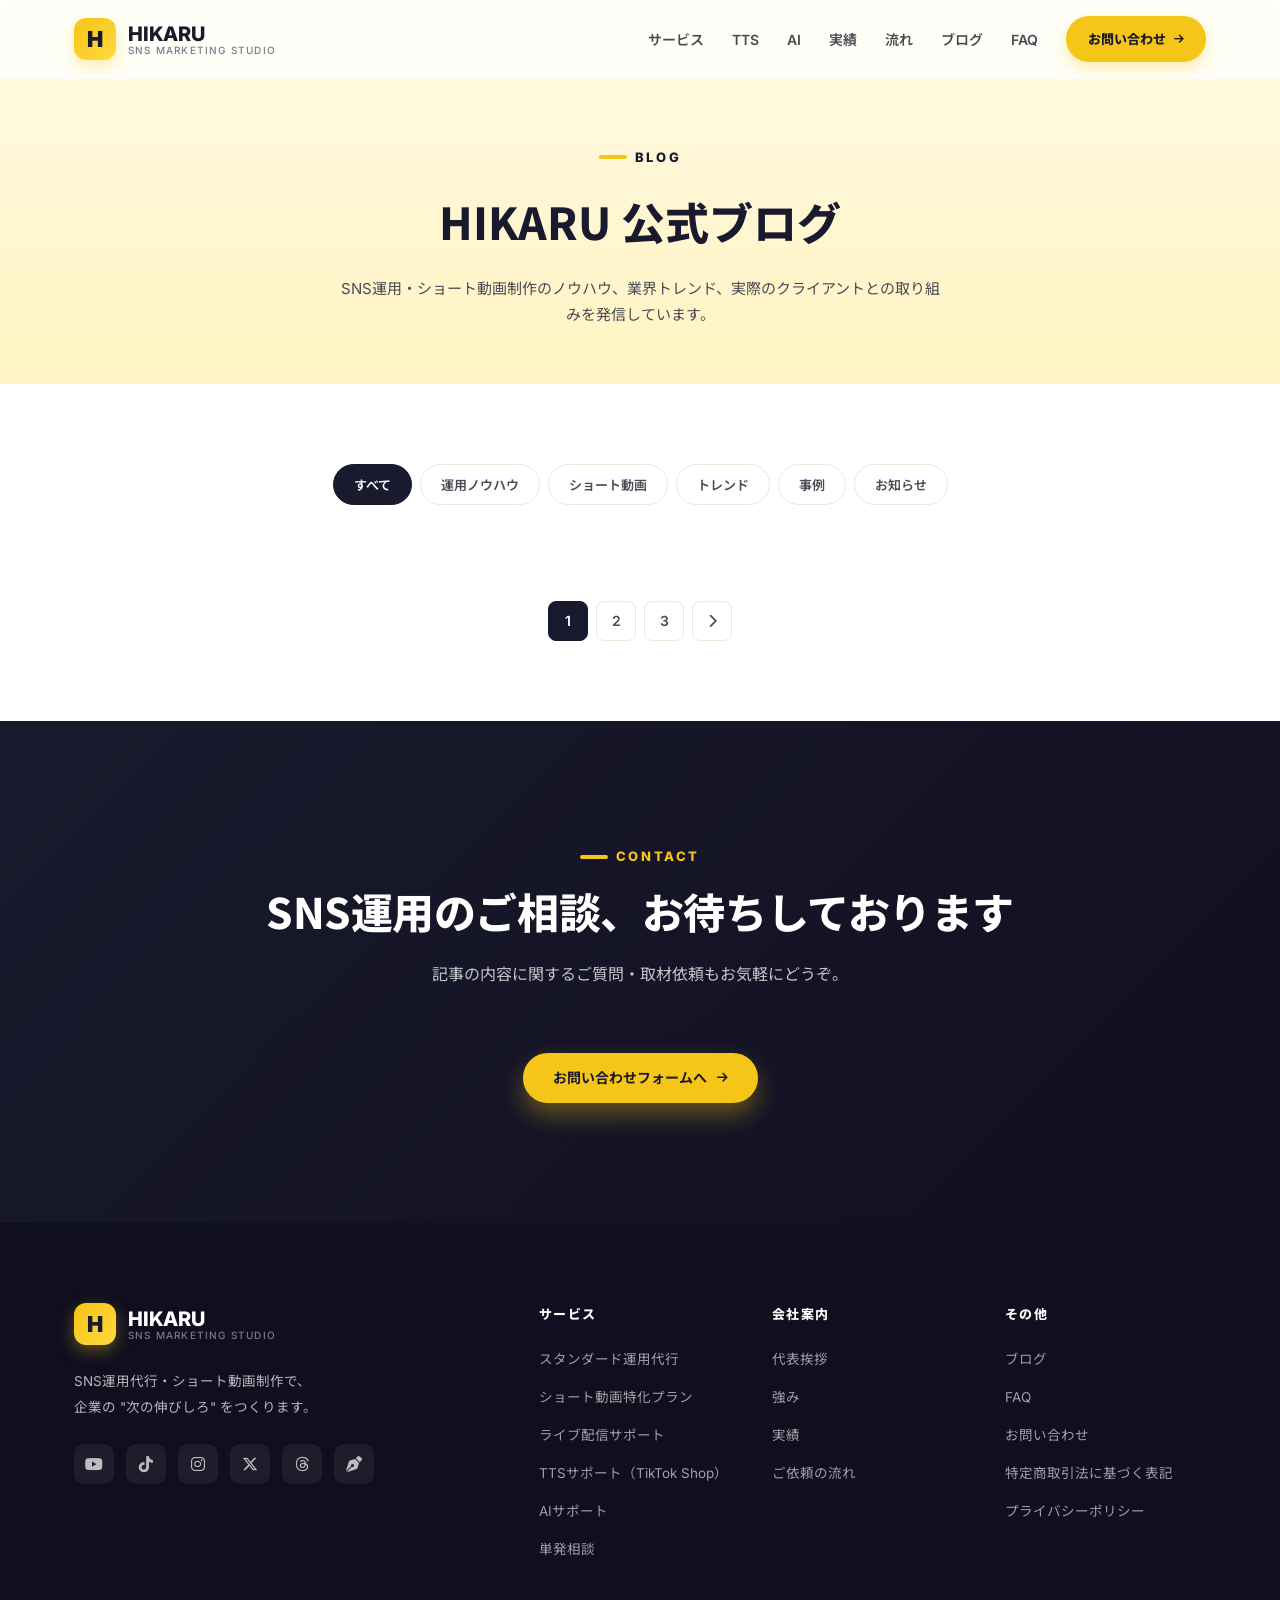
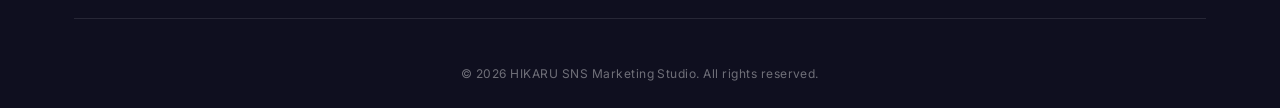
==== commit a9373825: "🔄 Auto-sync ameblo articles (2026-05-07 22:10 JST)" ====
--- a/blog.html
+++ b/blog.html
@@ -64,78 +64,7 @@
             </div>
 
             <div class="blog-list-grid">
-                <a href="#" class="blog-card">
-                    <div class="blog-thumb thumb-1"><span class="blog-cat">運用ノウハウ</span></div>
-                    <div class="blog-body">
-                        <p class="blog-date">2026.04.20</p>
-                        <h3>TikTokでフォロワー1万人を最短で達成する5つのステップ</h3>
-                        <p class="blog-excerpt">アカウント設計から投稿頻度・分析まで、立ち上げ初期に押さえるべきポイントを実例付きで解説します。</p>
-                    </div>
-                </a>
-                <a href="#" class="blog-card">
-                    <div class="blog-thumb thumb-2"><span class="blog-cat">トレンド</span></div>
-                    <div class="blog-body">
-                        <p class="blog-date">2026.04.10</p>
-                        <h3>2026年版・ショート動画の最新トレンドと企業活用事例</h3>
-                        <p class="blog-excerpt">Reels・Shorts・TikTok、いまBtoB企業が抑えるべきフォーマットと演出の傾向をまとめました。</p>
-                    </div>
-                </a>
-                <a href="#" class="blog-card">
-                    <div class="blog-thumb thumb-3"><span class="blog-cat">事例</span></div>
-                    <div class="blog-body">
-                        <p class="blog-date">2026.03.28</p>
-                        <h3>SNS運用代行で問い合わせを3ヶ月で2.5倍にした事例</h3>
-                        <p class="blog-excerpt">中小企業のSNS立ち上げから、リードに繋げた具体的な施策と効果検証のプロセスをご紹介。</p>
-                    </div>
-                </a>
-                <a href="#" class="blog-card">
-                    <div class="blog-thumb thumb-2"><span class="blog-cat">ショート動画</span></div>
-                    <div class="blog-body">
-                        <p class="blog-date">2026.03.15</p>
-                        <h3>視聴維持率を上げる「最初の3秒」の作り方</h3>
-                        <p class="blog-excerpt">スクロールを止めるためのフック設計を、過去のヒット動画事例と共に分解します。</p>
-                    </div>
-                </a>
-                <a href="#" class="blog-card">
-                    <div class="blog-thumb thumb-1"><span class="blog-cat">運用ノウハウ</span></div>
-                    <div class="blog-body">
-                        <p class="blog-date">2026.03.01</p>
-                        <h3>Instagram Reelsとフィード投稿、いまの黄金比は？</h3>
-                        <p class="blog-excerpt">投稿フォーマット別のリーチ・エンゲージメント傾向データから、最適な投稿構成を考察します。</p>
-                    </div>
-                </a>
-                <a href="#" class="blog-card">
-                    <div class="blog-thumb thumb-3"><span class="blog-cat">事例</span></div>
-                    <div class="blog-body">
-                        <p class="blog-date">2026.02.18</p>
-                        <h3>採用×SNS：応募数が4倍になった社員インタビュー動画戦略</h3>
-                        <p class="blog-excerpt">中小企業の採用ブランディングをショート動画で支援した実例をご紹介します。</p>
-                    </div>
-                </a>
-                <a href="#" class="blog-card">
-                    <div class="blog-thumb thumb-2"><span class="blog-cat">トレンド</span></div>
-                    <div class="blog-body">
-                        <p class="blog-date">2026.02.05</p>
-                        <h3>AI動画生成ツールの実務活用：使えるシーン・使えないシーン</h3>
-                        <p class="blog-excerpt">最新のAI動画生成ツールを業務でどこまで活用できるか、実検証した結果をまとめました。</p>
-                    </div>
-                </a>
-                <a href="#" class="blog-card">
-                    <div class="blog-thumb thumb-1"><span class="blog-cat">運用ノウハウ</span></div>
-                    <div class="blog-body">
-                        <p class="blog-date">2026.01.22</p>
-                        <h3>SNS運用代行を依頼する前に確認すべき7つのチェックリスト</h3>
-                        <p class="blog-excerpt">外注で失敗しないために、企業側があらかじめ整理しておきたい項目を解説します。</p>
-                    </div>
-                </a>
-                <a href="#" class="blog-card">
-                    <div class="blog-thumb thumb-3"><span class="blog-cat">お知らせ</span></div>
-                    <div class="blog-body">
-                        <p class="blog-date">2026.01.05</p>
-                        <h3>新サービス「ライブ配信サポートプラン」の提供を開始しました</h3>
-                        <p class="blog-excerpt">ライブ配信の企画から切り抜き動画の量産まで、一貫してサポートする新プランをリリースしました。</p>
-                    </div>
-                </a>
+
             </div>
 
             <div class="blog-pagination">
